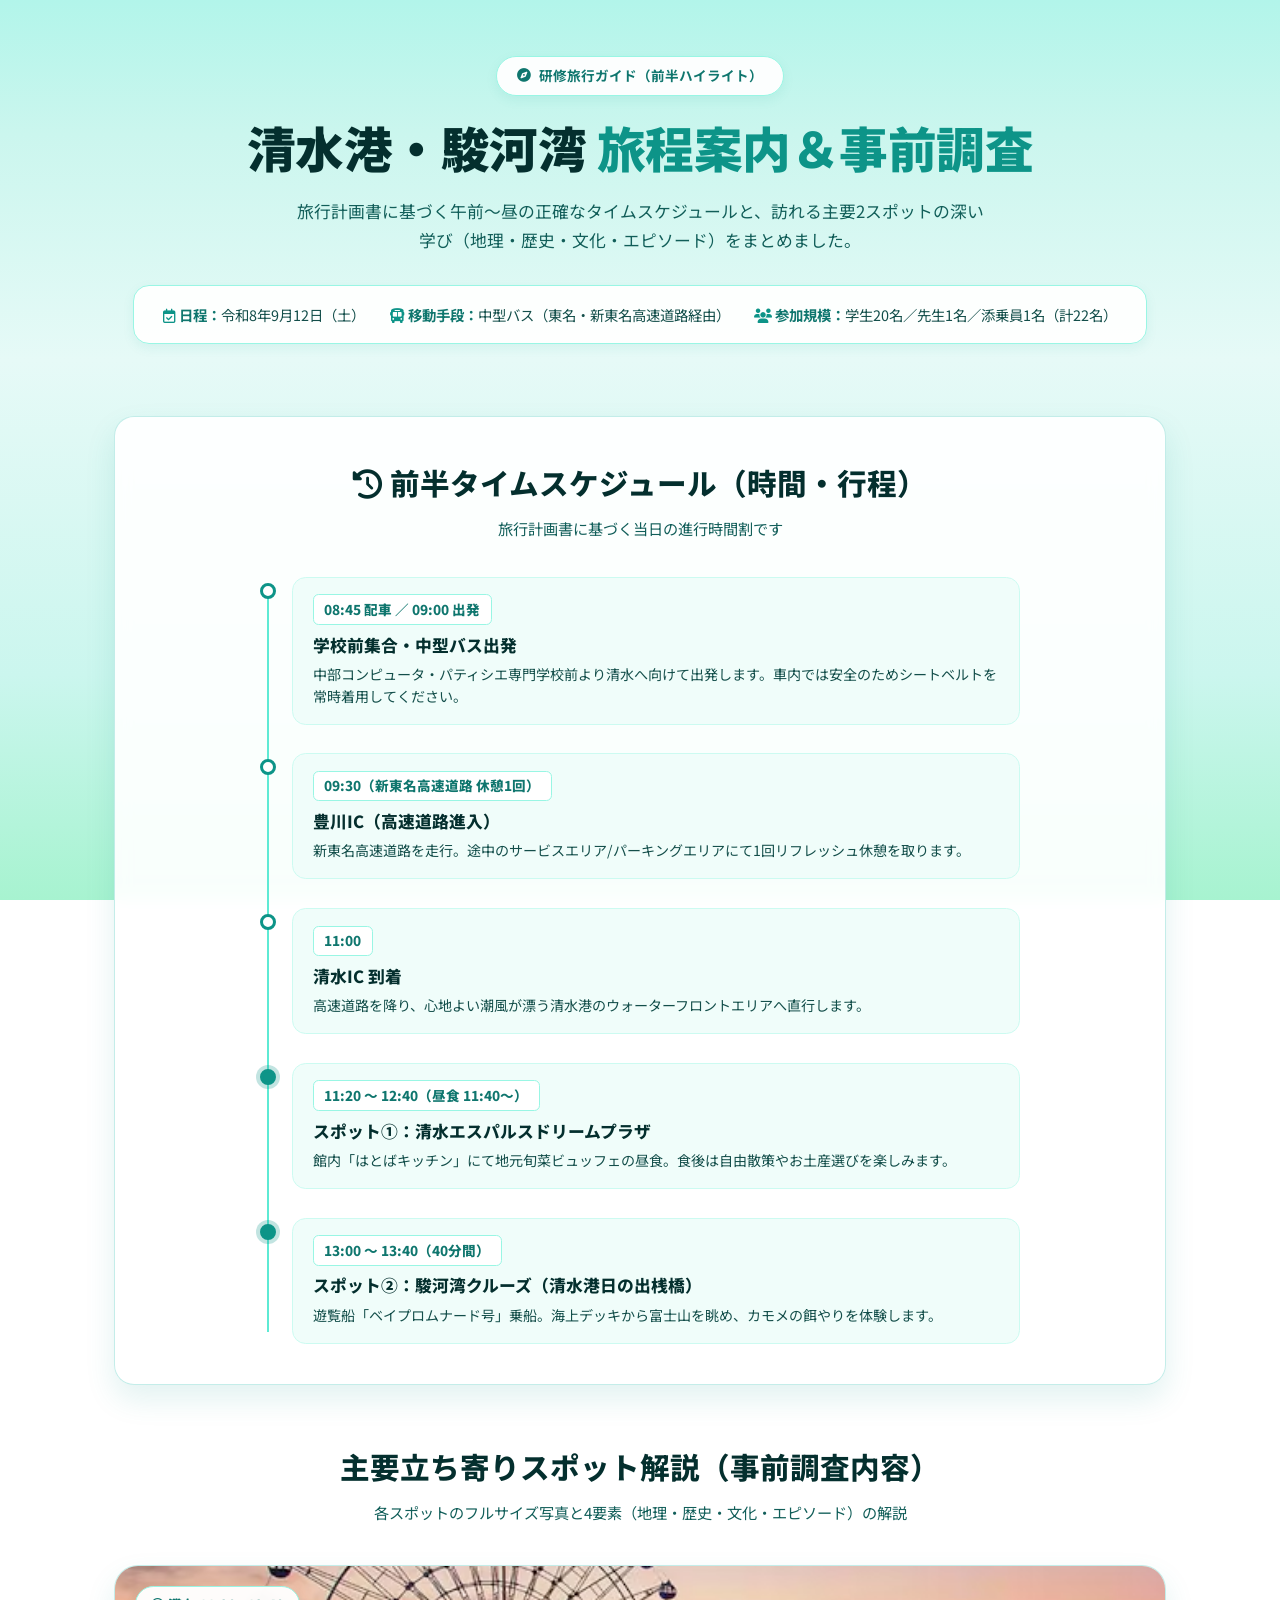
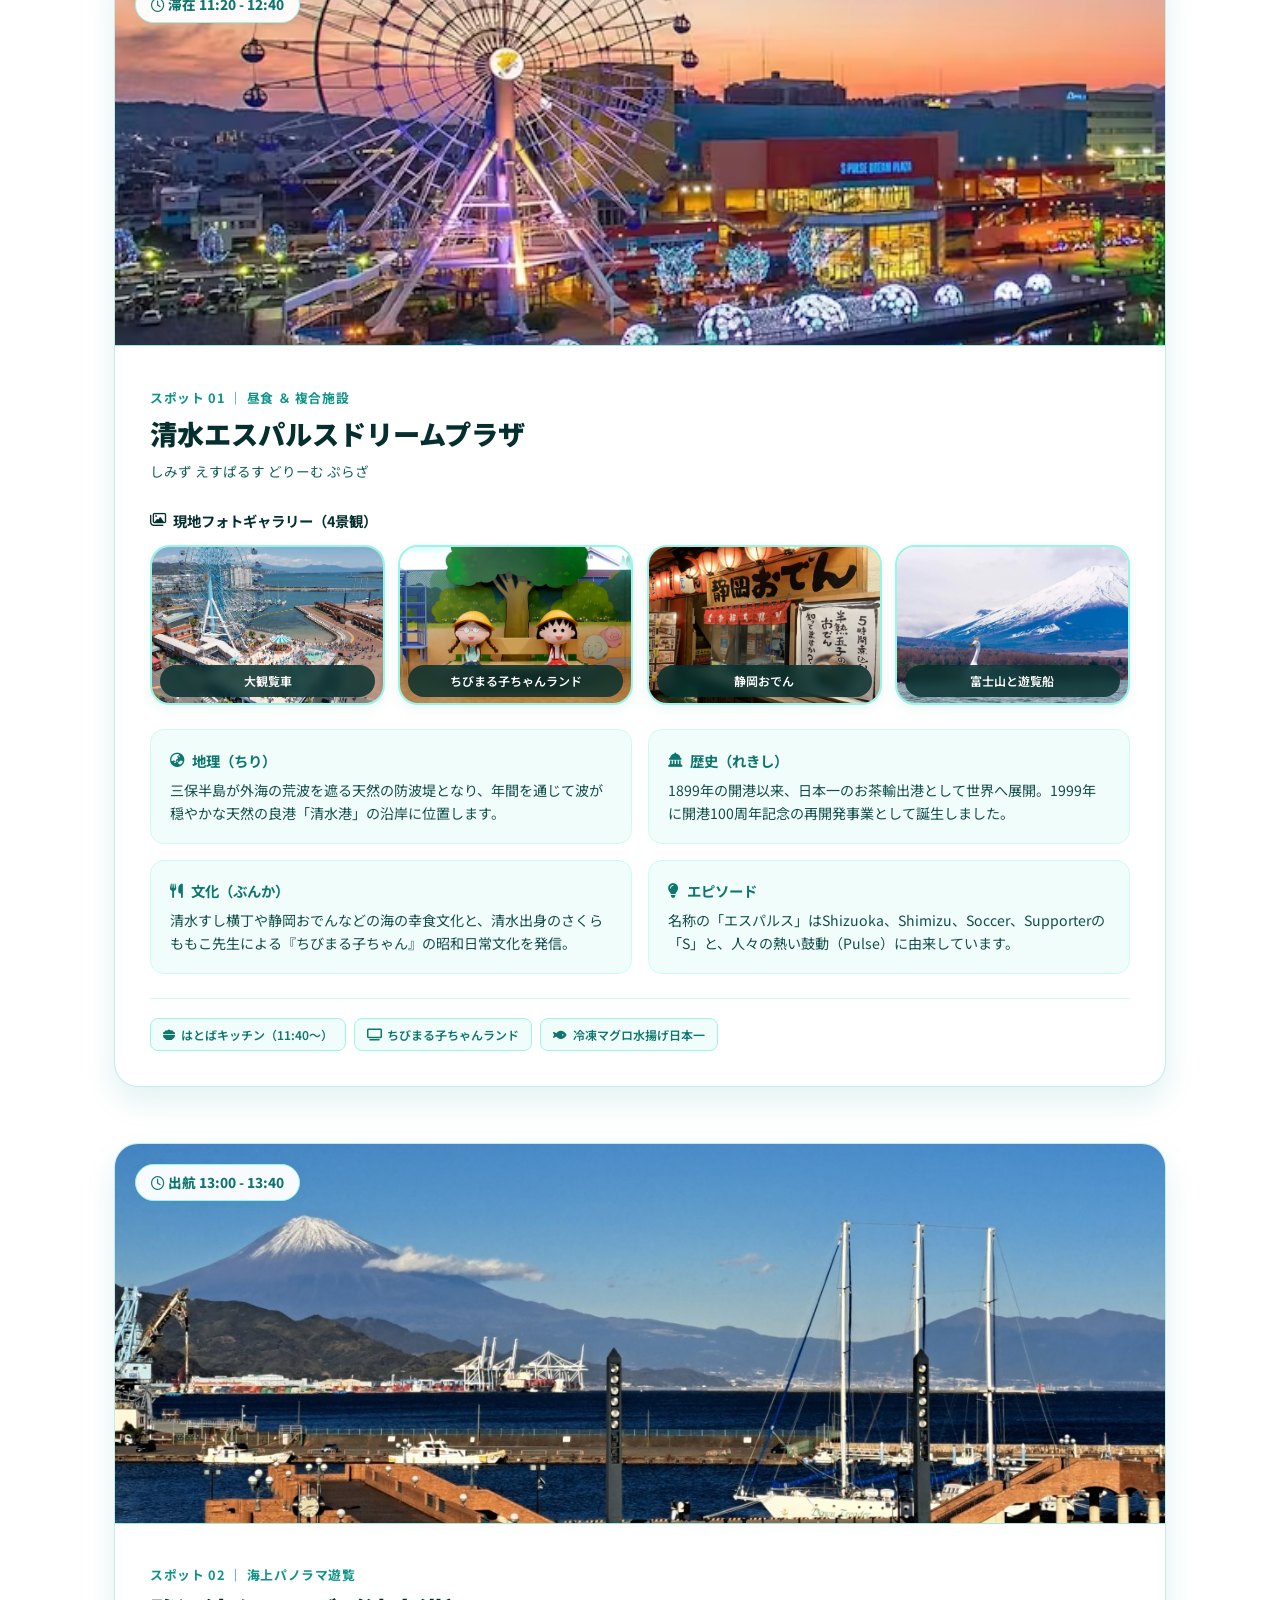
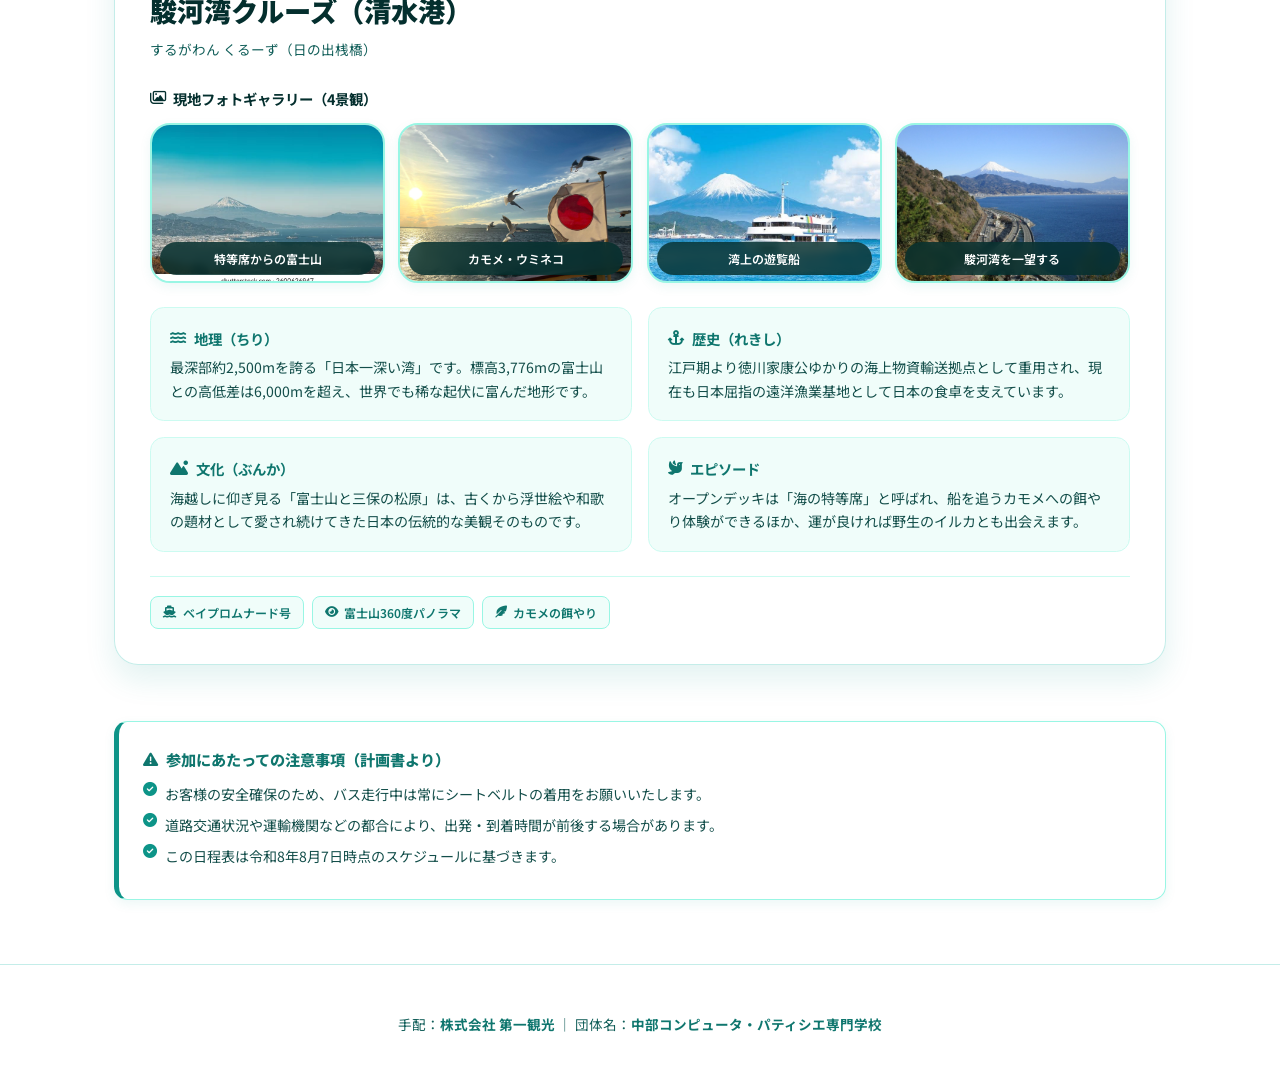
==== shizuoka/index.html @ 03e5378e "一回目のコンミットです。" ====
<!DOCTYPE html>
<html lang="ja">
<head>
  <meta charset="UTF-8" />
  <meta name="viewport" content="width=device-width, initial-scale=1.0" />
  <title>清水港・駿河湾探訪｜旅程案内＆事前調査ガイド</title>
  <link rel="preconnect" href="https://fonts.googleapis.com">
  <link rel="preconnect" href="https://fonts.gstatic.com" crossorigin>
  <link href="https://fonts.googleapis.com/css2?family=Noto+Sans+JP:wght@400;500;700;900&display=swap" rel="stylesheet">
  <link rel="stylesheet" href="https://cdnjs.cloudflare.com/ajax/libs/font-awesome/6.4.0/css/all.min.css">

  <style>
    :root {
      --primary: #0d9488;
      --primary-dark: #0f766e;
      --primary-soft: #ccfbf1;
      --text-main: #134e4a;
      --text-sub: #2dd4bf;
      --text-dark: #0f172a;
      --border: rgba(20, 184, 166, 0.25);
      --border-soft: rgba(20, 184, 166, 0.15);
      --card-bg: rgba(255, 255, 255, 0.92);
      --shadow-sm: 0 4px 12px rgba(13, 148, 136, 0.08);
      --shadow-md: 0 14px 30px rgba(13, 148, 136, 0.12);
    }

    * {
      box-sizing: border-box;
      margin: 0;
      padding: 0;
      font-family: 'Noto Sans JP', sans-serif;
    }

    body {
      background: linear-gradient(180deg, #b2f5ea 0%, #cbf6ee 15%, #e6faf7 40%, #cbf6ee 75%, #a7f3d0 100%);
      background-attachment: fixed;
      color: var(--text-dark);
      line-height: 1.75;
      scroll-behavior: smooth;
      min-height: 100vh;
    }

    .hero {
      min-height: 40vh;
      display: flex;
      flex-direction: column;
      justify-content: center;
      align-items: center;
      text-align: center;
      padding: 3.5rem 1.5rem 2rem;
      background: transparent;
    }

    .badge {
      display: inline-flex;
      align-items: center;
      gap: 0.5rem;
      padding: 0.45rem 1.25rem;
      background: rgba(255, 255, 255, 0.95);
      color: #0f766e;
      border: 1px solid #99f6e4;
      border-radius: 9999px;
      font-size: 0.85rem;
      font-weight: 700;
      margin-bottom: 1.2rem;
      box-shadow: var(--shadow-sm);
    }

    .hero h1 {
      font-size: clamp(2rem, 3.8vw, 3.2rem);
      font-weight: 900;
      line-height: 1.35;
      margin-bottom: 1rem;
      color: #042f2e;
      letter-spacing: -0.01em;
    }

    .hero h1 span {
      color: #0d9488;
    }

    .hero p {
      max-width: 700px;
      color: #115e59;
      font-size: 1.05rem;
      margin-bottom: 1.8rem;
    }

    .trip-overview {
      display: flex;
      flex-wrap: wrap;
      gap: 1rem 1.5rem;
      justify-content: center;
      background: rgba(255, 255, 255, 0.95);
      padding: 1rem 1.8rem;
      border-radius: 1rem;
      border: 1px solid #99f6e4;
      box-shadow: var(--shadow-sm);
      font-size: 0.9rem;
      color: #134e4a;
    }

    .trip-overview strong {
      color: #0f766e;
    }

    .container {
      max-width: 1100px;
      margin: 0 auto;
      padding: 2.5rem 1.5rem 4rem;
    }

    .section-title {
      text-align: center;
      margin-bottom: 2.5rem;
    }

    .section-title h2 {
      font-size: 1.85rem;
      font-weight: 800;
      color: #042f2e;
      margin-bottom: 0.4rem;
    }

    .section-title p {
      color: #115e59;
      font-size: 0.95rem;
    }

    .timeline-wrap {
      background: var(--card-bg);
      border: 1px solid var(--border);
      border-radius: 1.25rem;
      padding: 2.5rem 2rem;
      margin-bottom: 3.5rem;
      box-shadow: var(--shadow-md);
      backdrop-filter: blur(8px);
    }

    .timeline {
      position: relative;
      max-width: 760px;
      margin: 0 auto;
      padding-left: 2rem;
    }

    .timeline::before {
      content: '';
      position: absolute;
      left: 7px;
      top: 12px;
      bottom: 12px;
      width: 2px;
      background: #5eead4;
    }

    .timeline-item {
      position: relative;
      margin-bottom: 1.8rem;
    }

    .timeline-item:last-child {
      margin-bottom: 0;
    }

    .timeline-dot {
      position: absolute;
      left: -2rem;
      top: 6px;
      width: 16px;
      height: 16px;
      border-radius: 50%;
      background: #ffffff;
      border: 3px solid #0d9488;
    }

    .timeline-dot.highlight {
      background: #0d9488;
      box-shadow: 0 0 0 4px rgba(13, 148, 136, 0.25);
    }

    .timeline-card-simple {
      background: #f0fdfa;
      border: 1px solid #ccfbf1;
      border-radius: 0.85rem;
      padding: 1rem 1.25rem;
      transition: transform 0.2s ease, border-color 0.2s ease;
    }

    .timeline-card-simple:hover {
      transform: translateX(4px);
      border-color: #5eead4;
    }

    .timeline-time {
      display: inline-block;
      font-size: 0.85rem;
      font-weight: 800;
      color: #0f766e;
      background: #ffffff;
      padding: 0.15rem 0.65rem;
      border-radius: 0.35rem;
      margin-bottom: 0.35rem;
      border: 1px solid #99f6e4;
    }

    .timeline-card-simple h4 {
      font-size: 1.05rem;
      font-weight: 800;
      color: #042f2e;
      margin-bottom: 0.25rem;
    }

    .timeline-card-simple p {
      font-size: 0.88rem;
      color: #134e4a;
      line-height: 1.55;
    }

    .spot-article {
      background: var(--card-bg);
      border: 1px solid var(--border);
      border-radius: 1.5rem;
      overflow: hidden;
      margin-bottom: 3.5rem;
      box-shadow: var(--shadow-md);
      backdrop-filter: blur(8px);
    }

    .spot-header-img {
      position: relative;
      height: 380px;
      background: #ccfbf1;
      overflow: hidden;
      border-bottom: 1px solid var(--border);
    }

    .spot-header-img img {
      width: 100%;
      height: 100%;
      object-fit: cover;
      display: block;
    }

    .spot-time-badge {
      position: absolute;
      top: 1.25rem;
      left: 1.25rem;
      background: rgba(255, 255, 255, 0.96);
      backdrop-filter: blur(8px);
      color: #0f766e;
      padding: 0.35rem 0.95rem;
      border-radius: 9999px;
      font-size: 0.85rem;
      font-weight: 800;
      box-shadow: var(--shadow-sm);
      border: 1px solid #99f6e4;
      z-index: 2;
    }

    .spot-main-content {
      padding: 2.2rem;
    }

    .spot-category {
      font-size: 0.8rem;
      color: #0d9488;
      font-weight: 700;
      margin-bottom: 0.3rem;
      letter-spacing: 0.05em;
    }

    .spot-title {
      font-size: 1.7rem;
      font-weight: 900;
      margin-bottom: 0.2rem;
      color: #042f2e;
    }

    .spot-furigana {
      font-size: 0.85rem;
      color: #115e59;
      margin-bottom: 1.5rem;
    }

    .gallery-section {
      margin: 1.5rem 0;
    }

    .gallery-title {
      font-size: 0.9rem;
      font-weight: 700;
      color: #042f2e;
      margin-bottom: 0.75rem;
      display: flex;
      align-items: center;
      gap: 0.4rem;
    }

    .gallery-grid-4 {
      display: grid;
      grid-template-columns: repeat(4, 1fr);
      gap: 0.85rem;
    }

    @media (max-width: 860px) {
      .gallery-grid-4 {
        grid-template-columns: repeat(2, 1fr);
      }
    }

    @media (max-width: 480px) {
      .gallery-grid-4 {
        grid-template-columns: 1fr;
      }
    }

    .gallery-item {
      position: relative;
      border-radius: 1.25rem;
      overflow: hidden;
      height: 160px;
      background: #f0fdfa;
      border: 2px solid #99f6e4;
      box-shadow: var(--shadow-sm);
      transition: all 0.3s ease;
    }

    .gallery-item:hover {
      transform: translateY(-4px);
      border-color: #0d9488;
      box-shadow: 0 10px 20px rgba(13, 148, 136, 0.2);
    }

    .gallery-item img {
      width: 100%;
      height: 100%;
      object-fit: cover;
      display: block;
      transition: transform 0.3s ease;
    }

    .gallery-item:hover img {
      transform: scale(1.06);
    }

    .gallery-caption {
      position: absolute;
      bottom: 0.4rem;
      left: 0.5rem;
      right: 0.5rem;
      padding: 0.35rem 0.6rem;
      background: rgba(4, 47, 46, 0.82);
      backdrop-filter: blur(4px);
      color: #ffffff;
      font-size: 0.75rem;
      font-weight: 600;
      text-align: center;
      border-radius: 9999px;
      white-space: nowrap;
      overflow: hidden;
      text-overflow: ellipsis;
      z-index: 2;
    }

    .analysis-grid {
      display: grid;
      grid-template-columns: 1fr;
      gap: 1rem;
      margin-top: 1.5rem;
    }

    @media (min-width: 640px) {
      .analysis-grid {
        grid-template-columns: 1fr 1fr;
      }
    }

    .point-box {
      background: #f0fdfa;
      border: 1px solid #ccfbf1;
      padding: 1.1rem 1.2rem;
      border-radius: 0.85rem;
    }

    .point-header {
      display: flex;
      align-items: center;
      gap: 0.5rem;
      font-size: 0.9rem;
      font-weight: 700;
      color: #0f766e;
      margin-bottom: 0.35rem;
    }

    .point-text {
      font-size: 0.88rem;
      color: #134e4a;
      line-height: 1.65;
    }

    .spot-tags {
      display: flex;
      flex-wrap: wrap;
      gap: 0.5rem;
      margin-top: 1.5rem;
      padding-top: 1.2rem;
      border-top: 1px solid #ccfbf1;
    }

    .tag {
      font-size: 0.75rem;
      background: #f0fdfa;
      color: #0f766e;
      border: 1px solid #99f6e4;
      padding: 0.3rem 0.75rem;
      border-radius: 0.5rem;
      display: inline-flex;
      align-items: center;
      gap: 0.35rem;
      font-weight: 600;
    }

    .notice-box {
      background: var(--card-bg);
      border: 1px solid #99f6e4;
      border-left: 5px solid #0d9488;
      border-radius: 0.85rem;
      padding: 1.5rem;
      margin-top: 2rem;
      box-shadow: var(--shadow-sm);
    }

    .notice-title {
      font-size: 0.95rem;
      font-weight: 800;
      color: #0f766e;
      margin-bottom: 0.6rem;
      display: flex;
      align-items: center;
      gap: 0.5rem;
    }

    .notice-list {
      list-style: none;
      padding: 0;
      font-size: 0.88rem;
      color: #134e4a;
    }

    .notice-list li {
      margin-bottom: 0.4rem;
      display: flex;
      align-items: flex-start;
      gap: 0.5rem;
    }

    footer {
      text-align: center;
      padding: 3rem 1.5rem;
      border-top: 1px solid var(--border);
      background: rgba(255, 255, 255, 0.6);
      color: #115e59;
      font-size: 0.85rem;
      backdrop-filter: blur(4px);
    }

    footer span {
      color: #0f766e;
      font-weight: 700;
    }
  </style>
</head>
<body>

  <header class="hero">
    <span class="badge"><i class="fa-solid fa-compass"></i> 研修旅行ガイド（前半ハイライト）</span>
    <h1>清水港・駿河湾 <span>旅程案内＆事前調査</span></h1>
    <p>旅行計画書に基づく午前〜昼の正確なタイムスケジュールと、訪れる主要2スポットの深い学び（地理・歴史・文化・エピソード）をまとめました。</p>

    <div class="trip-overview">
      <div><i class="fa-regular fa-calendar-check" style="color:#0d9488"></i> <strong>日程：</strong>令和8年9月12日（土）</div>
      <div><i class="fa-solid fa-bus" style="color:#0d9488"></i> <strong>移動手段：</strong>中型バス（東名・新東名高速道路経由）</div>
      <div><i class="fa-solid fa-users" style="color:#0d9488"></i> <strong>参加規模：</strong>学生20名／先生1名／添乗員1名（計22名）</div>
    </div>
  </header>

  <main class="container">

    <section class="timeline-wrap">
      <div class="section-title" style="margin-bottom: 2.2rem;">
        <h2><i class="fa-solid fa-clock-rotate-left"></i> 前半タイムスケジュール（時間・行程）</h2>
        <p>旅行計画書に基づく当日の進行時間割です</p>
      </div>

      <div class="timeline">
        <div class="timeline-item">
          <div class="timeline-dot"></div>
          <div class="timeline-card-simple">
            <span class="timeline-time">08:45 配車 ／ 09:00 出発</span>
            <h4>学校前集合・中型バス出発</h4>
            <p>中部コンピュータ・パティシエ専門学校前より清水へ向けて出発します。車内では安全のためシートベルトを常時着用してください。</p>
          </div>
        </div>

        <div class="timeline-item">
          <div class="timeline-dot"></div>
          <div class="timeline-card-simple">
            <span class="timeline-time">09:30（新東名高速道路 休憩1回）</span>
            <h4>豊川IC（高速道路進入）</h4>
            <p>新東名高速道路を走行。途中のサービスエリア/パーキングエリアにて1回リフレッシュ休憩を取ります。</p>
          </div>
        </div>

        <div class="timeline-item">
          <div class="timeline-dot"></div>
          <div class="timeline-card-simple">
            <span class="timeline-time">11:00</span>
            <h4>清水IC 到着</h4>
            <p>高速道路を降り、心地よい潮風が漂う清水港のウォーターフロントエリアへ直行します。</p>
          </div>
        </div>

        <div class="timeline-item">
          <div class="timeline-dot highlight"></div>
          <div class="timeline-card-simple">
            <span class="timeline-time">11:20 〜 12:40（昼食 11:40〜）</span>
            <h4>スポット①：清水エスパルスドリームプラザ</h4>
            <p>館内「はとばキッチン」にて地元旬菜ビュッフェの昼食。食後は自由散策やお土産選びを楽しみます。</p>
          </div>
        </div>

        <div class="timeline-item">
          <div class="timeline-dot highlight"></div>
          <div class="timeline-card-simple">
            <span class="timeline-time">13:00 〜 13:40（40分間）</span>
            <h4>スポット②：駿河湾クルーズ（清水港日の出桟橋）</h4>
            <p>遊覧船「ベイプロムナード号」乗船。海上デッキから富士山を眺め、カモメの餌やりを体験します。</p>
          </div>
        </div>
      </div>
    </section>

    <div class="section-title">
      <h2>主要立ち寄りスポット解説（事前調査内容）</h2>
      <p>各スポットのフルサイズ写真と4要素（地理・歴史・文化・エピソード）の解説</p>
    </div>

    <article class="spot-article">
      <div class="spot-header-img">
        <img src="images/dream-plaza.jpg" alt="エスパルスドリームプラザ全景">
        <span class="spot-time-badge"><i class="fa-regular fa-clock"></i> 滞在 11:20 - 12:40</span>
      </div>

      <div class="spot-main-content">
        <span class="spot-category">スポット 01 ｜ 昼食 ＆ 複合施設</span>
        <h3 class="spot-title">清水エスパルスドリームプラザ</h3>
        <p class="spot-furigana">しみず えすぱるす どりーむ ぷらざ</p>

        <div class="gallery-section">
          <div class="gallery-title"><i class="fa-regular fa-images"></i> 現地フォトギャラリー（4景観）</div>
          <div class="gallery-grid-4">
            <div class="gallery-item">
              <img src="images/ferris-wheel.jpg" alt="大観覧車ドリームスカイ">
              <span class="gallery-caption">大観覧車</span>
            </div>
            <div class="gallery-item">
              <img src="images/maruko.jpg" alt="ちびまる子ちゃんランド">
              <span class="gallery-caption">ちびまる子ちゃんランド</span>
            </div>
            <div class="gallery-item">
              <img src="images/oden.jpg" alt="静岡名物・黒はんぺんとおでん">
              <span class="gallery-caption">静岡おでん</span>
            </div>
            <div class="gallery-item">
              <img src="images/fuji-view.jpg" alt="遊覧船と富士山">
              <span class="gallery-caption">富士山と遊覧船</span>
            </div>
          </div>
        </div>

        <div class="analysis-grid">
          <div class="point-box">
            <div class="point-header"><i class="fa-solid fa-earth-asia"></i> 地理（ちり）</div>
            <p class="point-text">三保半島が外海の荒波を遮る天然の防波堤となり、年間を通じて波が穏やかな天然の良港「清水港」の沿岸に位置します。</p>
          </div>

          <div class="point-box">
            <div class="point-header"><i class="fa-solid fa-landmark-dome"></i> 歴史（れきし）</div>
            <p class="point-text">1899年の開港以来、日本一のお茶輸出港として世界へ展開。1999年に開港100周年記念の再開発事業として誕生しました。</p>
          </div>

          <div class="point-box">
            <div class="point-header"><i class="fa-solid fa-utensils"></i> 文化（ぶんか）</div>
            <p class="point-text">清水すし横丁や静岡おでんなどの海の幸食文化と、清水出身のさくらももこ先生による『ちびまる子ちゃん』の昭和日常文化を発信。</p>
          </div>

          <div class="point-box">
            <div class="point-header"><i class="fa-solid fa-lightbulb"></i> エピソード</div>
            <p class="point-text">名称の「エスパルス」はShizuoka、Shimizu、Soccer、Supporterの「S」と、人々の熱い鼓動（Pulse）に由来しています。</p>
          </div>
        </div>

        <div class="spot-tags">
          <span class="tag"><i class="fa-solid fa-bowl-food"></i> はとばキッチン（11:40〜）</span>
          <span class="tag"><i class="fa-solid fa-tv"></i> ちびまる子ちゃんランド</span>
          <span class="tag"><i class="fa-solid fa-fish"></i> 冷凍マグロ水揚げ日本一</span>
        </div>
      </div>
    </article>

    <article class="spot-article">
      <div class="spot-header-img">
        <img src="images/cruise.jpg" alt="遊覧船ベイプロムナード号">
        <span class="spot-time-badge"><i class="fa-regular fa-clock"></i> 出航 13:00 - 13:40</span>
      </div>

      <div class="spot-main-content">
        <span class="spot-category">スポット 02 ｜ 海上パノラマ遊覧</span>
        <h3 class="spot-title">駿河湾クルーズ（清水港）</h3>
        <p class="spot-furigana">するがわん くるーず（日の出桟橋）</p>

        <div class="gallery-section">
          <div class="gallery-title"><i class="fa-regular fa-images"></i> 現地フォトギャラリー（4景観）</div>
          <div class="gallery-grid-4">
            <div class="gallery-item">
              <img src="images/cruise-view.jpg" alt="クルーズ船上からの富士山展望">
              <span class="gallery-caption">特等席からの富士山</span>
            </div>
            <div class="gallery-item">
              <img src="images/seagull.jpg" alt="船を追うカモメ">
              <span class="gallery-caption">カモメ・ウミネコ</span>
            </div>
            <div class="gallery-item">
              <img src="images/crane.jpg" alt="駿河湾を進む遊覧船">
              <span class="gallery-caption">湾上の遊覧船</span>
            </div>
            <div class="gallery-item">
              <img src="images/wake-waves.jpg" alt="駿河湾を一望する景観">
              <span class="gallery-caption">駿河湾を一望する</span>
            </div>
          </div>
        </div>

        <div class="analysis-grid">
          <div class="point-box">
            <div class="point-header"><i class="fa-solid fa-water"></i> 地理（ちり）</div>
            <p class="point-text">最深部約2,500mを誇る「日本一深い湾」です。標高3,776mの富士山との高低差は6,000mを超え、世界でも稀な起伏に富んだ地形です。</p>
          </div>

          <div class="point-box">
            <div class="point-header"><i class="fa-solid fa-anchor"></i> 歴史（れきし）</div>
            <p class="point-text">江戸期より徳川家康公ゆかりの海上物資輸送拠点として重用され、現在も日本屈指の遠洋漁業基地として日本の食卓を支えています。</p>
          </div>

          <div class="point-box">
            <div class="point-header"><i class="fa-solid fa-mountain-sun"></i> 文化（ぶんか）</div>
            <p class="point-text">海越しに仰ぎ見る「富士山と三保の松原」は、古くから浮世絵や和歌の題材として愛され続けてきた日本の伝統的な美観そのものです。</p>
          </div>

          <div class="point-box">
            <div class="point-header"><i class="fa-solid fa-dove"></i> エピソード</div>
            <p class="point-text">オープンデッキは「海の特等席」と呼ばれ、船を追うカモメへの餌やり体験ができるほか、運が良ければ野生のイルカとも出会えます。</p>
          </div>
        </div>

        <div class="spot-tags">
          <span class="tag"><i class="fa-solid fa-ship"></i> ベイプロムナード号</span>
          <span class="tag"><i class="fa-solid fa-eye"></i> 富士山360度パノラマ</span>
          <span class="tag"><i class="fa-solid fa-feather-pointed"></i> カモメの餌やり</span>
        </div>
      </div>
    </article>

    <div class="notice-box">
      <div class="notice-title">
        <i class="fa-solid fa-triangle-exclamation"></i> 参加にあたっての注意事項（計画書より）
      </div>
      <ul class="notice-list">
        <li><i class="fa-solid fa-circle-check" style="color:#0d9488"></i> お客様の安全確保のため、バス走行中は常にシートベルトの着用をお願いいたします。</li>
        <li><i class="fa-solid fa-circle-check" style="color:#0d9488"></i> 道路交通状況や運輸機関などの都合により、出発・到着時間が前後する場合があります。</li>
        <li><i class="fa-solid fa-circle-check" style="color:#0d9488"></i> この日程表は令和8年8月7日時点のスケジュールに基づきます。</li>
      </ul>
    </div>

  </main>

  <footer>
    <p>手配：<span>株式会社 第一観光</span> ｜ 団体名：<span>中部コンピュータ・パティシエ専門学校</span></p>
  </footer>

</body>
</html>
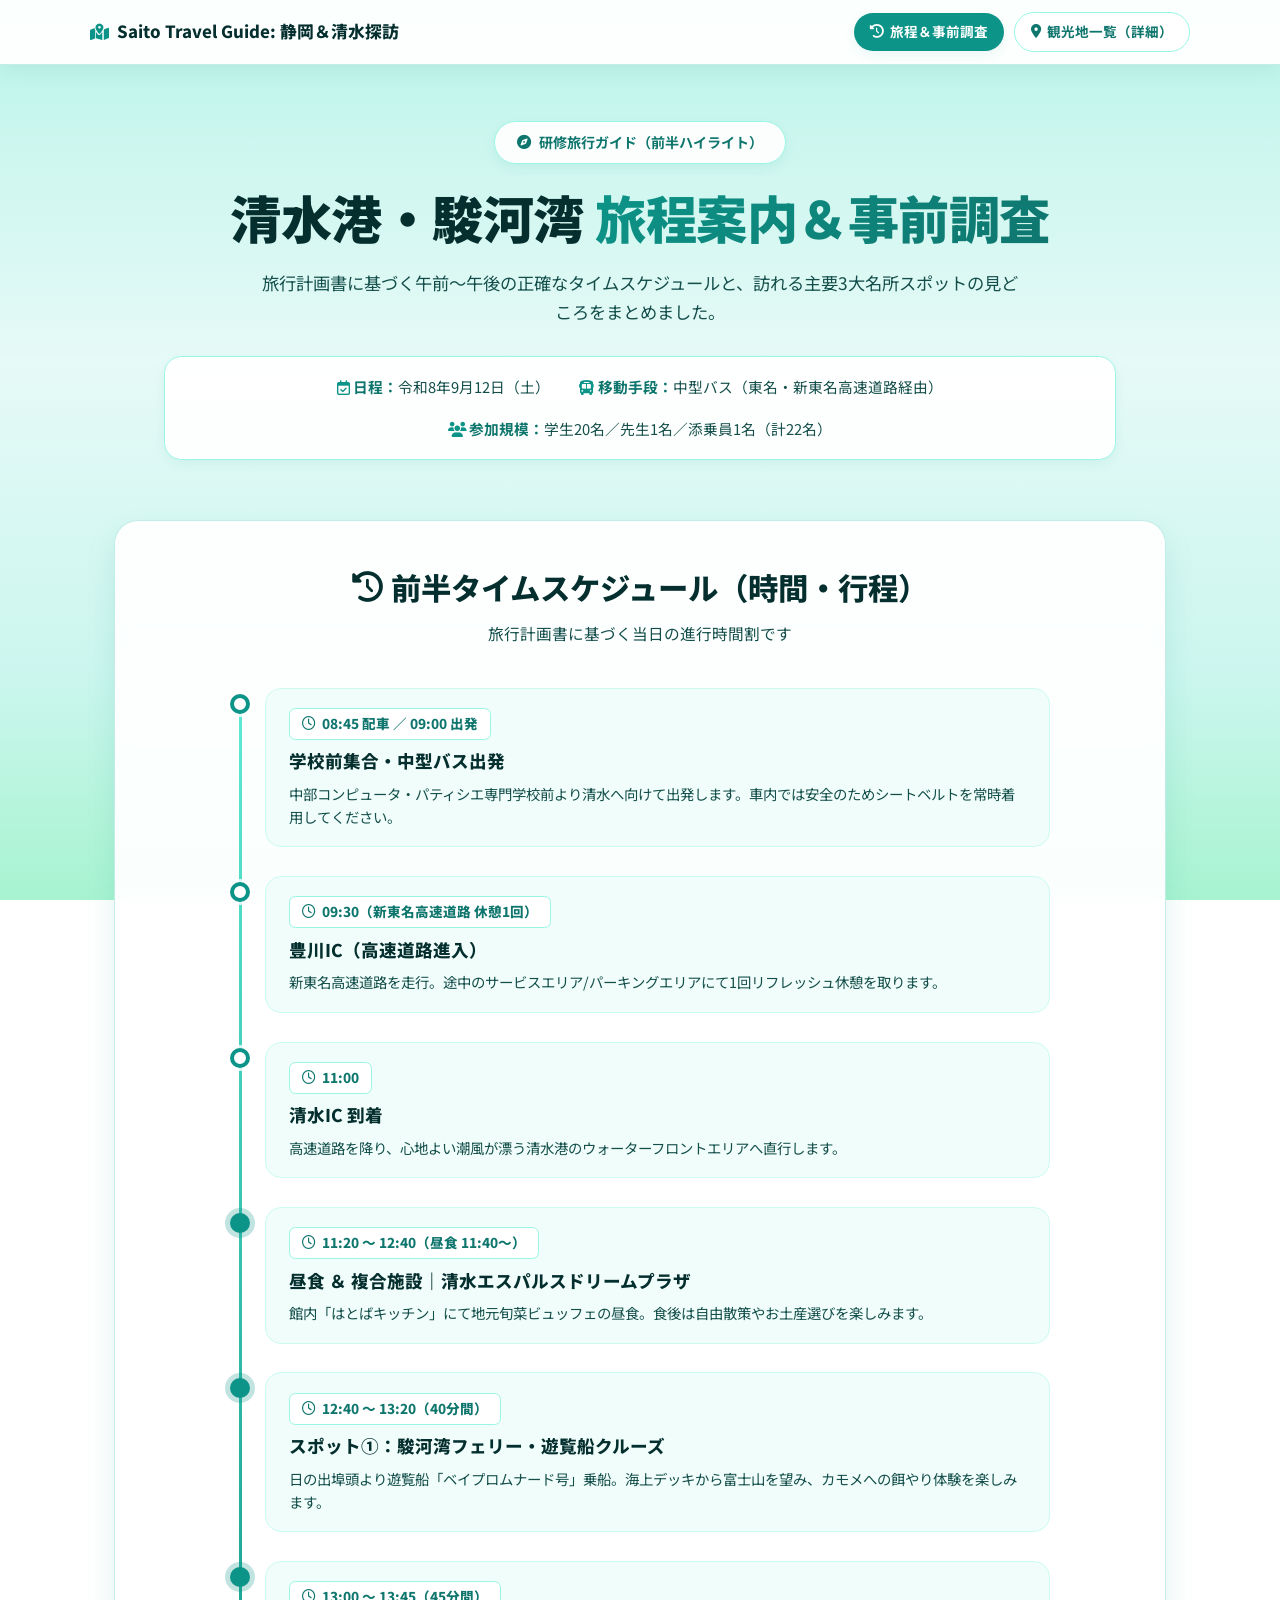
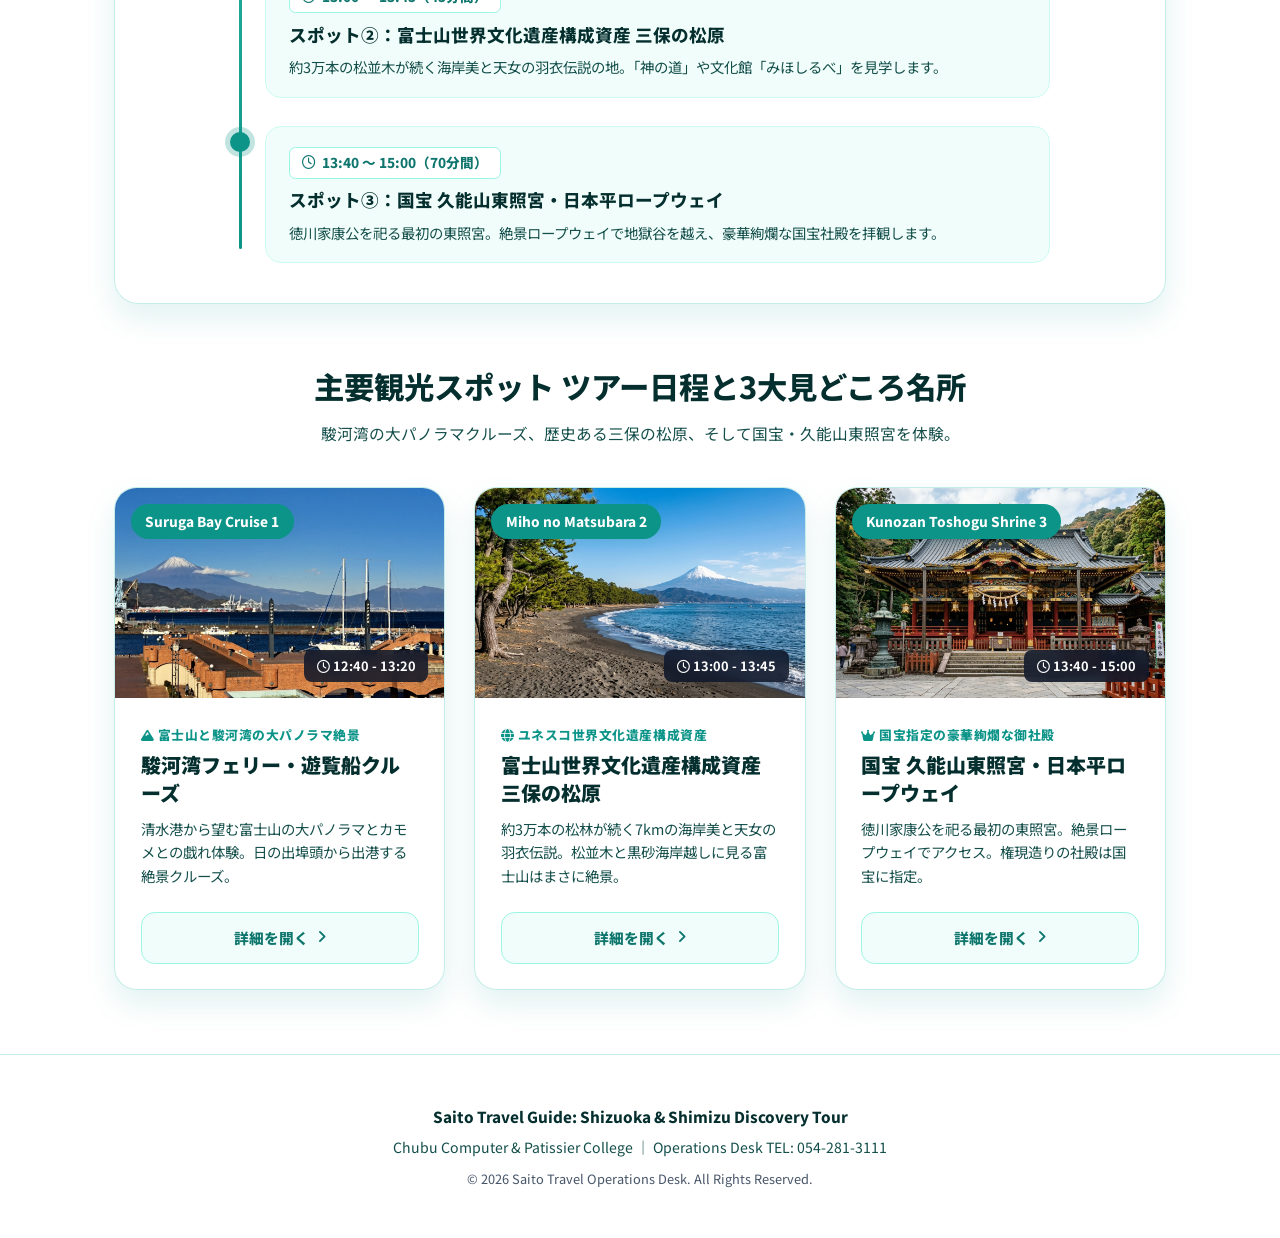
==== commit 6024b45a: "3rd modification by Aaron" ====
--- a/shizuoka/index.html
+++ b/shizuoka/index.html
@@ -4,22 +4,26 @@
   <meta charset="UTF-8" />
   <meta name="viewport" content="width=device-width, initial-scale=1.0" />
   <title>清水港・駿河湾探訪｜旅程案内＆事前調査ガイド</title>
+  <meta name="description" content="駿河湾クルーズ、三保の松原、国宝・久能山東照宮をめぐる研修旅行ガイド。" />
+  
   <link rel="preconnect" href="https://fonts.googleapis.com">
   <link rel="preconnect" href="https://fonts.gstatic.com" crossorigin>
-  <link href="https://fonts.googleapis.com/css2?family=Noto+Sans+JP:wght@400;500;700;900&display=swap" rel="stylesheet">
+  <link href="https://fonts.googleapis.com/css2?family=Noto+Sans+JP:wght@400;500;700;800;900&display=swap" rel="stylesheet">
   <link rel="stylesheet" href="https://cdnjs.cloudflare.com/ajax/libs/font-awesome/6.4.0/css/all.min.css">
 
   <style>
     :root {
       --primary: #0d9488;
       --primary-dark: #0f766e;
+      --primary-deep: #042f2e;
       --primary-soft: #ccfbf1;
-      --text-main: #134e4a;
-      --text-sub: #2dd4bf;
-      --text-dark: #0f172a;
+      --accent: #f59e0b;
+      --bg-gradient: linear-gradient(180deg, #b2f5ea 0%, #cbf6ee 15%, #e6faf7 40%, #cbf6ee 75%, #a7f3d0 100%);
+      --text-main: #0f172a;
+      --text-sub: #134e4a;
+      --text-muted: #475569;
       --border: rgba(20, 184, 166, 0.25);
-      --border-soft: rgba(20, 184, 166, 0.15);
-      --card-bg: rgba(255, 255, 255, 0.92);
+      --card-bg: rgba(255, 255, 255, 0.94);
       --shadow-sm: 0 4px 12px rgba(13, 148, 136, 0.08);
       --shadow-md: 0 14px 30px rgba(13, 148, 136, 0.12);
     }
@@ -32,105 +36,183 @@
     }
 
     body {
-      background: linear-gradient(180deg, #b2f5ea 0%, #cbf6ee 15%, #e6faf7 40%, #cbf6ee 75%, #a7f3d0 100%);
+      background: var(--bg-gradient);
       background-attachment: fixed;
-      color: var(--text-dark);
+      color: var(--text-main);
       line-height: 1.75;
       scroll-behavior: smooth;
       min-height: 100vh;
     }
 
-    .hero {
-      min-height: 40vh;
+    /* Sticky Nav Bar */
+    .sticky-nav {
+      position: sticky;
+      top: 0;
+      z-index: 1000;
+      background: rgba(255, 255, 255, 0.95);
+      backdrop-filter: blur(12px);
+      border-bottom: 1px solid var(--border);
+      padding: 0.75rem 1.5rem;
+      box-shadow: 0 4px 20px rgba(0, 0, 0, 0.06);
+    }
+
+    .sticky-nav-inner {
+      max-width: 1100px;
+      margin: 0 auto;
       display: flex;
-      flex-direction: column;
-      justify-content: center;
-      align-items: center;
-      text-align: center;
-      padding: 3.5rem 1.5rem 2rem;
-      background: transparent;
-    }
-
-    .badge {
-      display: inline-flex;
+      justify-content: space-between;
+      align-items: center;
+      flex-wrap: wrap;
+      gap: 0.75rem;
+    }
+
+    .nav-brand {
+      font-weight: 800;
+      font-size: 1.05rem;
+      color: var(--primary-deep);
+      display: flex;
       align-items: center;
       gap: 0.5rem;
-      padding: 0.45rem 1.25rem;
-      background: rgba(255, 255, 255, 0.95);
-      color: #0f766e;
-      border: 1px solid #99f6e4;
+      text-decoration: none;
+    }
+
+    .nav-brand i {
+      color: var(--primary);
+    }
+
+    .nav-links {
+      display: flex;
+      align-items: center;
+      gap: 0.6rem;
+      flex-wrap: wrap;
+    }
+
+    .nav-page-btn {
+      padding: 0.45rem 1rem;
       border-radius: 9999px;
       font-size: 0.85rem;
       font-weight: 700;
+      text-decoration: none;
+      transition: all 0.2s ease;
+      display: inline-flex;
+      align-items: center;
+      gap: 0.4rem;
+    }
+
+    .nav-page-btn.active {
+      background: var(--primary);
+      color: #ffffff;
+      box-shadow: var(--shadow-sm);
+    }
+
+    .nav-page-btn.passive {
+      background: #ffffff;
+      color: var(--primary-dark);
+      border: 1px solid #99f6e4;
+    }
+
+    .nav-page-btn.passive:hover {
+      background: #f0fdfa;
+      border-color: var(--primary);
+    }
+
+    /* Hero Section */
+    .hero {
+      padding: 3.5rem 1.5rem 2.2rem;
+      text-align: center;
+      max-width: 1000px;
+      margin: 0 auto;
+    }
+
+    .badge-tag {
+      display: inline-flex;
+      align-items: center;
+      gap: 0.5rem;
+      padding: 0.5rem 1.35rem;
+      background: rgba(255, 255, 255, 0.95);
+      color: var(--primary-dark);
+      border: 1px solid #99f6e4;
+      border-radius: 9999px;
+      font-size: 0.88rem;
+      font-weight: 700;
       margin-bottom: 1.2rem;
       box-shadow: var(--shadow-sm);
     }
 
     .hero h1 {
-      font-size: clamp(2rem, 3.8vw, 3.2rem);
+      font-size: clamp(2.1rem, 4vw, 3.4rem);
       font-weight: 900;
       line-height: 1.35;
       margin-bottom: 1rem;
-      color: #042f2e;
+      color: var(--primary-deep);
       letter-spacing: -0.01em;
     }
 
     .hero h1 span {
-      color: #0d9488;
+      color: var(--primary);
+      background: linear-gradient(135deg, #0d9488 0%, #0f766e 100%);
+      -webkit-background-clip: text;
+      -webkit-text-fill-color: transparent;
     }
 
     .hero p {
-      max-width: 700px;
-      color: #115e59;
-      font-size: 1.05rem;
-      margin-bottom: 1.8rem;
+      max-width: 760px;
+      margin: 0 auto 1.8rem;
+      color: var(--text-sub);
+      font-size: 1.08rem;
+      line-height: 1.7;
     }
 
     .trip-overview {
       display: flex;
       flex-wrap: wrap;
-      gap: 1rem 1.5rem;
+      gap: 1rem 1.8rem;
       justify-content: center;
       background: rgba(255, 255, 255, 0.95);
-      padding: 1rem 1.8rem;
-      border-radius: 1rem;
+      padding: 1.1rem 2rem;
+      border-radius: 1.1rem;
       border: 1px solid #99f6e4;
       box-shadow: var(--shadow-sm);
-      font-size: 0.9rem;
-      color: #134e4a;
+      font-size: 0.92rem;
+      color: var(--text-sub);
     }
 
     .trip-overview strong {
-      color: #0f766e;
-    }
-
+      color: var(--primary-dark);
+    }
+
+    /* Main Container */
     .container {
       max-width: 1100px;
       margin: 0 auto;
-      padding: 2.5rem 1.5rem 4rem;
-    }
-
-    .section-title {
+      padding: 1.5rem 1.5rem 4rem;
+    }
+
+    .section-header {
       text-align: center;
       margin-bottom: 2.5rem;
     }
 
-    .section-title h2 {
-      font-size: 1.85rem;
-      font-weight: 800;
-      color: #042f2e;
+    .section-header h2 {
+      font-size: 1.9rem;
+      font-weight: 800;
+      color: var(--primary-deep);
       margin-bottom: 0.4rem;
-    }
-
-    .section-title p {
-      color: #115e59;
-      font-size: 0.95rem;
-    }
-
+      display: inline-flex;
+      align-items: center;
+      gap: 0.6rem;
+    }
+
+    .section-header p {
+      color: var(--text-sub);
+      font-size: 0.98rem;
+    }
+
+    /* Timeline Section */
     .timeline-wrap {
       background: var(--card-bg);
       border: 1px solid var(--border);
-      border-radius: 1.25rem;
+      border-radius: 1.5rem;
       padding: 2.5rem 2rem;
       margin-bottom: 3.5rem;
       box-shadow: var(--shadow-md);
@@ -139,19 +221,20 @@
 
     .timeline {
       position: relative;
-      max-width: 760px;
+      max-width: 820px;
       margin: 0 auto;
-      padding-left: 2rem;
+      padding-left: 2.2rem;
     }
 
     .timeline::before {
       content: '';
       position: absolute;
-      left: 7px;
-      top: 12px;
-      bottom: 12px;
-      width: 2px;
-      background: #5eead4;
+      left: 9px;
+      top: 14px;
+      bottom: 14px;
+      width: 3px;
+      background: linear-gradient(180deg, #5eead4 0%, #0d9488 100%);
+      border-radius: 3px;
     }
 
     .timeline-item {
@@ -165,318 +248,234 @@
 
     .timeline-dot {
       position: absolute;
-      left: -2rem;
+      left: -2.2rem;
       top: 6px;
-      width: 16px;
-      height: 16px;
+      width: 20px;
+      height: 20px;
       border-radius: 50%;
       background: #ffffff;
-      border: 3px solid #0d9488;
+      border: 4px solid var(--primary);
+      box-shadow: 0 0 0 3px rgba(255, 255, 255, 0.8);
     }
 
     .timeline-dot.highlight {
-      background: #0d9488;
-      box-shadow: 0 0 0 4px rgba(13, 148, 136, 0.25);
+      background: var(--primary);
+      box-shadow: 0 0 0 5px rgba(13, 148, 136, 0.25);
     }
 
     .timeline-card-simple {
       background: #f0fdfa;
       border: 1px solid #ccfbf1;
-      border-radius: 0.85rem;
-      padding: 1rem 1.25rem;
-      transition: transform 0.2s ease, border-color 0.2s ease;
+      border-radius: 1rem;
+      padding: 1.15rem 1.4rem;
+      transition: all 0.2s ease;
     }
 
     .timeline-card-simple:hover {
-      transform: translateX(4px);
+      transform: translateX(5px);
       border-color: #5eead4;
+      box-shadow: var(--shadow-sm);
     }
 
     .timeline-time {
-      display: inline-block;
+      display: inline-flex;
+      align-items: center;
+      gap: 0.4rem;
       font-size: 0.85rem;
       font-weight: 800;
-      color: #0f766e;
+      color: var(--primary-dark);
       background: #ffffff;
-      padding: 0.15rem 0.65rem;
-      border-radius: 0.35rem;
-      margin-bottom: 0.35rem;
+      padding: 0.2rem 0.75rem;
+      border-radius: 0.4rem;
+      margin-bottom: 0.4rem;
       border: 1px solid #99f6e4;
     }
 
     .timeline-card-simple h4 {
-      font-size: 1.05rem;
-      font-weight: 800;
-      color: #042f2e;
-      margin-bottom: 0.25rem;
+      font-size: 1.1rem;
+      font-weight: 800;
+      color: var(--primary-deep);
+      margin-bottom: 0.3rem;
     }
 
     .timeline-card-simple p {
-      font-size: 0.88rem;
-      color: #134e4a;
-      line-height: 1.55;
-    }
-
-    .spot-article {
+      font-size: 0.9rem;
+      color: var(--text-sub);
+      line-height: 1.6;
+    }
+
+    /* 3 Main Sights Summary Cards Grid */
+    .sights-summary-grid {
+      display: grid;
+      grid-template-columns: repeat(auto-fit, minmax(310px, 1fr));
+      gap: 1.8rem;
+      margin-top: 1.5rem;
+    }
+
+    .sight-card {
       background: var(--card-bg);
       border: 1px solid var(--border);
-      border-radius: 1.5rem;
+      border-radius: 1.4rem;
       overflow: hidden;
-      margin-bottom: 3.5rem;
       box-shadow: var(--shadow-md);
-      backdrop-filter: blur(8px);
-    }
-
-    .spot-header-img {
+      display: flex;
+      flex-direction: column;
+      transition: transform 0.3s ease, box-shadow 0.3s ease;
+    }
+
+    .sight-card:hover {
+      transform: translateY(-6px);
+      box-shadow: 0 20px 40px rgba(13, 148, 136, 0.2);
+    }
+
+    .sight-card-img {
       position: relative;
-      height: 380px;
-      background: #ccfbf1;
+      height: 210px;
       overflow: hidden;
-      border-bottom: 1px solid var(--border);
-    }
-
-    .spot-header-img img {
+    }
+
+    .sight-card-img img {
       width: 100%;
       height: 100%;
       object-fit: cover;
-      display: block;
-    }
-
-    .spot-time-badge {
+      transition: transform 0.5s ease;
+    }
+
+    .sight-card:hover .sight-card-img img {
+      transform: scale(1.06);
+    }
+
+    .sight-num-badge {
       position: absolute;
-      top: 1.25rem;
-      left: 1.25rem;
-      background: rgba(255, 255, 255, 0.96);
-      backdrop-filter: blur(8px);
-      color: #0f766e;
-      padding: 0.35rem 0.95rem;
+      top: 1rem;
+      left: 1rem;
+      background: var(--primary);
+      color: #ffffff;
+      padding: 0.35rem 0.9rem;
       border-radius: 9999px;
       font-size: 0.85rem;
       font-weight: 800;
       box-shadow: var(--shadow-sm);
+    }
+
+    .sight-time-tag {
+      position: absolute;
+      bottom: 1rem;
+      right: 1rem;
+      background: rgba(15, 23, 42, 0.85);
+      backdrop-filter: blur(6px);
+      color: #ffffff;
+      padding: 0.3rem 0.8rem;
+      border-radius: 0.5rem;
+      font-size: 0.8rem;
+      font-weight: 700;
+    }
+
+    .sight-card-body {
+      padding: 1.6rem;
+      display: flex;
+      flex-direction: column;
+      flex-grow: 1;
+    }
+
+    .sight-tag-subtitle {
+      font-size: 0.8rem;
+      font-weight: 800;
+      color: var(--primary);
+      margin-bottom: 0.3rem;
+      letter-spacing: 0.04em;
+    }
+
+    .sight-card-title {
+      font-size: 1.25rem;
+      font-weight: 900;
+      color: var(--primary-deep);
+      margin-bottom: 0.6rem;
+      line-height: 1.4;
+    }
+
+    .sight-card-desc {
+      font-size: 0.9rem;
+      color: var(--text-sub);
+      line-height: 1.65;
+      margin-bottom: 1.5rem;
+      flex-grow: 1;
+    }
+
+    .sight-card-btn {
+      display: inline-flex;
+      align-items: center;
+      justify-content: center;
+      gap: 0.5rem;
+      width: 100%;
+      padding: 0.75rem;
+      background: #f0fdfa;
+      color: var(--primary-dark);
       border: 1px solid #99f6e4;
-      z-index: 2;
-    }
-
-    .spot-main-content {
-      padding: 2.2rem;
-    }
-
-    .spot-category {
-      font-size: 0.8rem;
-      color: #0d9488;
-      font-weight: 700;
-      margin-bottom: 0.3rem;
-      letter-spacing: 0.05em;
-    }
-
-    .spot-title {
-      font-size: 1.7rem;
-      font-weight: 900;
-      margin-bottom: 0.2rem;
-      color: #042f2e;
-    }
-
-    .spot-furigana {
-      font-size: 0.85rem;
-      color: #115e59;
-      margin-bottom: 1.5rem;
-    }
-
-    .gallery-section {
-      margin: 1.5rem 0;
-    }
-
-    .gallery-title {
-      font-size: 0.9rem;
-      font-weight: 700;
-      color: #042f2e;
-      margin-bottom: 0.75rem;
-      display: flex;
-      align-items: center;
-      gap: 0.4rem;
-    }
-
-    .gallery-grid-4 {
-      display: grid;
-      grid-template-columns: repeat(4, 1fr);
-      gap: 0.85rem;
-    }
-
-    @media (max-width: 860px) {
-      .gallery-grid-4 {
-        grid-template-columns: repeat(2, 1fr);
-      }
-    }
-
-    @media (max-width: 480px) {
-      .gallery-grid-4 {
-        grid-template-columns: 1fr;
-      }
-    }
-
-    .gallery-item {
-      position: relative;
-      border-radius: 1.25rem;
-      overflow: hidden;
-      height: 160px;
-      background: #f0fdfa;
-      border: 2px solid #99f6e4;
-      box-shadow: var(--shadow-sm);
-      transition: all 0.3s ease;
-    }
-
-    .gallery-item:hover {
-      transform: translateY(-4px);
-      border-color: #0d9488;
-      box-shadow: 0 10px 20px rgba(13, 148, 136, 0.2);
-    }
-
-    .gallery-item img {
-      width: 100%;
-      height: 100%;
-      object-fit: cover;
-      display: block;
-      transition: transform 0.3s ease;
-    }
-
-    .gallery-item:hover img {
-      transform: scale(1.06);
-    }
-
-    .gallery-caption {
-      position: absolute;
-      bottom: 0.4rem;
-      left: 0.5rem;
-      right: 0.5rem;
-      padding: 0.35rem 0.6rem;
-      background: rgba(4, 47, 46, 0.82);
-      backdrop-filter: blur(4px);
+      border-radius: 0.85rem;
+      font-size: 0.92rem;
+      font-weight: 800;
+      text-decoration: none;
+      transition: all 0.2s ease;
+    }
+
+    .sight-card-btn:hover {
+      background: var(--primary);
       color: #ffffff;
-      font-size: 0.75rem;
-      font-weight: 600;
-      text-align: center;
-      border-radius: 9999px;
-      white-space: nowrap;
-      overflow: hidden;
-      text-overflow: ellipsis;
-      z-index: 2;
-    }
-
-    .analysis-grid {
-      display: grid;
-      grid-template-columns: 1fr;
-      gap: 1rem;
-      margin-top: 1.5rem;
-    }
-
-    @media (min-width: 640px) {
-      .analysis-grid {
-        grid-template-columns: 1fr 1fr;
-      }
-    }
-
-    .point-box {
-      background: #f0fdfa;
-      border: 1px solid #ccfbf1;
-      padding: 1.1rem 1.2rem;
-      border-radius: 0.85rem;
-    }
-
-    .point-header {
-      display: flex;
-      align-items: center;
-      gap: 0.5rem;
-      font-size: 0.9rem;
-      font-weight: 700;
-      color: #0f766e;
-      margin-bottom: 0.35rem;
-    }
-
-    .point-text {
-      font-size: 0.88rem;
-      color: #134e4a;
-      line-height: 1.65;
-    }
-
-    .spot-tags {
-      display: flex;
-      flex-wrap: wrap;
-      gap: 0.5rem;
-      margin-top: 1.5rem;
-      padding-top: 1.2rem;
-      border-top: 1px solid #ccfbf1;
-    }
-
-    .tag {
-      font-size: 0.75rem;
-      background: #f0fdfa;
-      color: #0f766e;
-      border: 1px solid #99f6e4;
-      padding: 0.3rem 0.75rem;
-      border-radius: 0.5rem;
-      display: inline-flex;
-      align-items: center;
-      gap: 0.35rem;
-      font-weight: 600;
-    }
-
-    .notice-box {
-      background: var(--card-bg);
-      border: 1px solid #99f6e4;
-      border-left: 5px solid #0d9488;
-      border-radius: 0.85rem;
-      padding: 1.5rem;
-      margin-top: 2rem;
-      box-shadow: var(--shadow-sm);
-    }
-
-    .notice-title {
-      font-size: 0.95rem;
-      font-weight: 800;
-      color: #0f766e;
-      margin-bottom: 0.6rem;
-      display: flex;
-      align-items: center;
-      gap: 0.5rem;
-    }
-
-    .notice-list {
-      list-style: none;
-      padding: 0;
-      font-size: 0.88rem;
-      color: #134e4a;
-    }
-
-    .notice-list li {
-      margin-bottom: 0.4rem;
-      display: flex;
-      align-items: flex-start;
-      gap: 0.5rem;
-    }
-
+      border-color: var(--primary);
+    }
+
+    /* Footer */
     footer {
       text-align: center;
       padding: 3rem 1.5rem;
       border-top: 1px solid var(--border);
-      background: rgba(255, 255, 255, 0.6);
-      color: #115e59;
-      font-size: 0.85rem;
-      backdrop-filter: blur(4px);
-    }
-
-    footer span {
-      color: #0f766e;
-      font-weight: 700;
+      background: rgba(255, 255, 255, 0.75);
+      color: var(--text-sub);
+      font-size: 0.88rem;
+      backdrop-filter: blur(6px);
+      line-height: 1.8;
+    }
+
+    footer .brand-title {
+      font-weight: 800;
+      color: var(--primary-deep);
+      font-size: 0.95rem;
+      margin-bottom: 0.3rem;
+    }
+
+    footer .school-info {
+      font-size: 0.88rem;
+      color: var(--text-sub);
+      margin-bottom: 0.4rem;
+    }
+
+    footer .copyright {
+      font-size: 0.8rem;
+      color: var(--text-muted);
     }
   </style>
 </head>
 <body>
 
+  <!-- Sticky Top Navigation -->
+  <nav class="sticky-nav">
+    <div class="sticky-nav-inner">
+      <a href="index.html" class="nav-brand">
+        <i class="fa-solid fa-map-location-dot"></i> Saito Travel Guide: 静岡＆清水探訪
+      </a>
+      <div class="nav-links">
+        <a href="index.html" class="nav-page-btn active"><i class="fa-solid fa-clock-rotate-left"></i> 旅程＆事前調査</a>
+        <a href="spots.html" class="nav-page-btn passive"><i class="fa-solid fa-location-dot"></i> 観光地一覧（詳細）</a>
+      </div>
+    </div>
+  </nav>
+
+  <!-- Hero Header -->
   <header class="hero">
-    <span class="badge"><i class="fa-solid fa-compass"></i> 研修旅行ガイド（前半ハイライト）</span>
+    <span class="badge-tag"><i class="fa-solid fa-compass"></i> 研修旅行ガイド（前半ハイライト）</span>
     <h1>清水港・駿河湾 <span>旅程案内＆事前調査</span></h1>
-    <p>旅行計画書に基づく午前〜昼の正確なタイムスケジュールと、訪れる主要2スポットの深い学び（地理・歴史・文化・エピソード）をまとめました。</p>
+    <p>旅行計画書に基づく午前〜午後の正確なタイムスケジュールと、訪れる主要3大名所スポットの見どころをまとめました。</p>
 
     <div class="trip-overview">
       <div><i class="fa-regular fa-calendar-check" style="color:#0d9488"></i> <strong>日程：</strong>令和8年9月12日（土）</div>
@@ -487,8 +486,9 @@
 
   <main class="container">
 
+    <!-- Timeline Section -->
     <section class="timeline-wrap">
-      <div class="section-title" style="margin-bottom: 2.2rem;">
+      <div class="section-header">
         <h2><i class="fa-solid fa-clock-rotate-left"></i> 前半タイムスケジュール（時間・行程）</h2>
         <p>旅行計画書に基づく当日の進行時間割です</p>
       </div>
@@ -497,7 +497,7 @@
         <div class="timeline-item">
           <div class="timeline-dot"></div>
           <div class="timeline-card-simple">
-            <span class="timeline-time">08:45 配車 ／ 09:00 出発</span>
+            <span class="timeline-time"><i class="fa-regular fa-clock"></i> 08:45 配車 ／ 09:00 出発</span>
             <h4>学校前集合・中型バス出発</h4>
             <p>中部コンピュータ・パティシエ専門学校前より清水へ向けて出発します。車内では安全のためシートベルトを常時着用してください。</p>
           </div>
@@ -506,7 +506,7 @@
         <div class="timeline-item">
           <div class="timeline-dot"></div>
           <div class="timeline-card-simple">
-            <span class="timeline-time">09:30（新東名高速道路 休憩1回）</span>
+            <span class="timeline-time"><i class="fa-regular fa-clock"></i> 09:30（新東名高速道路 休憩1回）</span>
             <h4>豊川IC（高速道路進入）</h4>
             <p>新東名高速道路を走行。途中のサービスエリア/パーキングエリアにて1回リフレッシュ休憩を取ります。</p>
           </div>
@@ -515,7 +515,7 @@
         <div class="timeline-item">
           <div class="timeline-dot"></div>
           <div class="timeline-card-simple">
-            <span class="timeline-time">11:00</span>
+            <span class="timeline-time"><i class="fa-regular fa-clock"></i> 11:00</span>
             <h4>清水IC 到着</h4>
             <p>高速道路を降り、心地よい潮風が漂う清水港のウォーターフロントエリアへ直行します。</p>
           </div>
@@ -524,8 +524,8 @@
         <div class="timeline-item">
           <div class="timeline-dot highlight"></div>
           <div class="timeline-card-simple">
-            <span class="timeline-time">11:20 〜 12:40（昼食 11:40〜）</span>
-            <h4>スポット①：清水エスパルスドリームプラザ</h4>
+            <span class="timeline-time"><i class="fa-regular fa-clock"></i> 11:20 〜 12:40（昼食 11:40〜）</span>
+            <h4>昼食 ＆ 複合施設｜清水エスパルスドリームプラザ</h4>
             <p>館内「はとばキッチン」にて地元旬菜ビュッフェの昼食。食後は自由散策やお土産選びを楽しみます。</p>
           </div>
         </div>
@@ -533,160 +533,100 @@
         <div class="timeline-item">
           <div class="timeline-dot highlight"></div>
           <div class="timeline-card-simple">
-            <span class="timeline-time">13:00 〜 13:40（40分間）</span>
-            <h4>スポット②：駿河湾クルーズ（清水港日の出桟橋）</h4>
-            <p>遊覧船「ベイプロムナード号」乗船。海上デッキから富士山を眺め、カモメの餌やりを体験します。</p>
+            <span class="timeline-time"><i class="fa-regular fa-clock"></i> 12:40 〜 13:20（40分間）</span>
+            <h4>スポット①：駿河湾フェリー・遊覧船クルーズ</h4>
+            <p>日の出埠頭より遊覧船「ベイプロムナード号」乗船。海上デッキから富士山を望み、カモメへの餌やり体験を楽しみます。</p>
+          </div>
+        </div>
+
+        <div class="timeline-item">
+          <div class="timeline-dot highlight"></div>
+          <div class="timeline-card-simple">
+            <span class="timeline-time"><i class="fa-regular fa-clock"></i> 13:00 〜 13:45（45分間）</span>
+            <h4>スポット②：富士山世界文化遺産構成資産 三保の松原</h4>
+            <p>約3万本の松並木が続く海岸美と天女の羽衣伝説の地。「神の道」や文化館「みほしるべ」を見学します。</p>
+          </div>
+        </div>
+
+        <div class="timeline-item">
+          <div class="timeline-dot highlight"></div>
+          <div class="timeline-card-simple">
+            <span class="timeline-time"><i class="fa-regular fa-clock"></i> 13:40 〜 15:00（70分間）</span>
+            <h4>スポット③：国宝 久能山東照宮・日本平ロープウェイ</h4>
+            <p>徳川家康公を祀る最初の東照宮。絶景ロープウェイで地獄谷を越え、豪華絢爛な国宝社殿を拝観します。</p>
           </div>
         </div>
       </div>
     </section>
 
-    <div class="section-title">
-      <h2>主要立ち寄りスポット解説（事前調査内容）</h2>
-      <p>各スポットのフルサイズ写真と4要素（地理・歴史・文化・エピソード）の解説</p>
-    </div>
-
-    <article class="spot-article">
-      <div class="spot-header-img">
-        <img src="images/dream-plaza.jpg" alt="エスパルスドリームプラザ全景">
-        <span class="spot-time-badge"><i class="fa-regular fa-clock"></i> 滞在 11:20 - 12:40</span>
+    <!-- Major Sightseeing Spots Section -->
+    <section>
+      <div class="section-header">
+        <h2>主要観光スポット ツアー日程と3大見どころ名所</h2>
+        <p>駿河湾の大パノラマクルーズ、歴史ある三保の松原、そして国宝・久能山東照宮を体験。</p>
       </div>
 
-      <div class="spot-main-content">
-        <span class="spot-category">スポット 01 ｜ 昼食 ＆ 複合施設</span>
-        <h3 class="spot-title">清水エスパルスドリームプラザ</h3>
-        <p class="spot-furigana">しみず えすぱるす どりーむ ぷらざ</p>
-
-        <div class="gallery-section">
-          <div class="gallery-title"><i class="fa-regular fa-images"></i> 現地フォトギャラリー（4景観）</div>
-          <div class="gallery-grid-4">
-            <div class="gallery-item">
-              <img src="images/ferris-wheel.jpg" alt="大観覧車ドリームスカイ">
-              <span class="gallery-caption">大観覧車</span>
-            </div>
-            <div class="gallery-item">
-              <img src="images/maruko.jpg" alt="ちびまる子ちゃんランド">
-              <span class="gallery-caption">ちびまる子ちゃんランド</span>
-            </div>
-            <div class="gallery-item">
-              <img src="images/oden.jpg" alt="静岡名物・黒はんぺんとおでん">
-              <span class="gallery-caption">静岡おでん</span>
-            </div>
-            <div class="gallery-item">
-              <img src="images/fuji-view.jpg" alt="遊覧船と富士山">
-              <span class="gallery-caption">富士山と遊覧船</span>
-            </div>
-          </div>
-        </div>
-
-        <div class="analysis-grid">
-          <div class="point-box">
-            <div class="point-header"><i class="fa-solid fa-earth-asia"></i> 地理（ちり）</div>
-            <p class="point-text">三保半島が外海の荒波を遮る天然の防波堤となり、年間を通じて波が穏やかな天然の良港「清水港」の沿岸に位置します。</p>
-          </div>
-
-          <div class="point-box">
-            <div class="point-header"><i class="fa-solid fa-landmark-dome"></i> 歴史（れきし）</div>
-            <p class="point-text">1899年の開港以来、日本一のお茶輸出港として世界へ展開。1999年に開港100周年記念の再開発事業として誕生しました。</p>
-          </div>
-
-          <div class="point-box">
-            <div class="point-header"><i class="fa-solid fa-utensils"></i> 文化（ぶんか）</div>
-            <p class="point-text">清水すし横丁や静岡おでんなどの海の幸食文化と、清水出身のさくらももこ先生による『ちびまる子ちゃん』の昭和日常文化を発信。</p>
-          </div>
-
-          <div class="point-box">
-            <div class="point-header"><i class="fa-solid fa-lightbulb"></i> エピソード</div>
-            <p class="point-text">名称の「エスパルス」はShizuoka、Shimizu、Soccer、Supporterの「S」と、人々の熱い鼓動（Pulse）に由来しています。</p>
-          </div>
-        </div>
-
-        <div class="spot-tags">
-          <span class="tag"><i class="fa-solid fa-bowl-food"></i> はとばキッチン（11:40〜）</span>
-          <span class="tag"><i class="fa-solid fa-tv"></i> ちびまる子ちゃんランド</span>
-          <span class="tag"><i class="fa-solid fa-fish"></i> 冷凍マグロ水揚げ日本一</span>
-        </div>
+      <div class="sights-summary-grid">
+        <!-- Card 1 -->
+        <article class="sight-card">
+          <div class="sight-card-img">
+            <img src="images/cruise.jpg" alt="駿河湾フェリー・遊覧船クルーズ">
+            <span class="sight-num-badge">Suruga Bay Cruise 1</span>
+            <span class="sight-time-tag"><i class="fa-regular fa-clock"></i> 12:40 - 13:20</span>
+          </div>
+          <div class="sight-card-body">
+            <span class="sight-tag-subtitle"><i class="fa-solid fa-mountain"></i> 富士山と駿河湾の大パノラマ絶景</span>
+            <h3 class="sight-card-title">駿河湾フェリー・遊覧船クルーズ</h3>
+            <p class="sight-card-desc">清水港から望む富士山の大パノラマとカモメとの戯れ体験。日の出埠頭から出港する絶景クルーズ。</p>
+            <a href="spots.html#spot-cruise" class="sight-card-btn">
+              詳細を開く <i class="fa-solid fa-angle-right"></i>
+            </a>
+          </div>
+        </article>
+
+        <!-- Card 2 -->
+        <article class="sight-card">
+          <div class="sight-card-img">
+            <img src="images/miho-matsubara.jpg" alt="富士山世界文化遺産構成資産 三保の松原">
+            <span class="sight-num-badge">Miho no Matsubara 2</span>
+            <span class="sight-time-tag"><i class="fa-regular fa-clock"></i> 13:00 - 13:45</span>
+          </div>
+          <div class="sight-card-body">
+            <span class="sight-tag-subtitle"><i class="fa-solid fa-globe"></i> ユネスコ世界文化遺産構成資産</span>
+            <h3 class="sight-card-title">富士山世界文化遺産構成資産 三保の松原</h3>
+            <p class="sight-card-desc">約3万本の松林が続く7kmの海岸美と天女の羽衣伝説。松並木と黒砂海岸越しに見る富士山はまさに絶景。</p>
+            <a href="spots.html#spot-miho" class="sight-card-btn">
+              詳細を開く <i class="fa-solid fa-angle-right"></i>
+            </a>
+          </div>
+        </article>
+
+        <!-- Card 3 -->
+        <article class="sight-card">
+          <div class="sight-card-img">
+            <img src="images/toshogu-shrine.jpg" alt="国宝 久能山東照宮・日本平ロープウェイ">
+            <span class="sight-num-badge">Kunozan Toshogu Shrine 3</span>
+            <span class="sight-time-tag"><i class="fa-regular fa-clock"></i> 13:40 - 15:00</span>
+          </div>
+          <div class="sight-card-body">
+            <span class="sight-tag-subtitle"><i class="fa-solid fa-crown"></i> 国宝指定の豪華絢爛な御社殿</span>
+            <h3 class="sight-card-title">国宝 久能山東照宮・日本平ロープウェイ</h3>
+            <p class="sight-card-desc">徳川家康公を祀る最初の東照宮。絶景ロープウェイでアクセス。権現造りの社殿は国宝に指定。</p>
+            <a href="spots.html#spot-toshogu" class="sight-card-btn">
+              詳細を開く <i class="fa-solid fa-angle-right"></i>
+            </a>
+          </div>
+        </article>
       </div>
-    </article>
-
-    <article class="spot-article">
-      <div class="spot-header-img">
-        <img src="images/cruise.jpg" alt="遊覧船ベイプロムナード号">
-        <span class="spot-time-badge"><i class="fa-regular fa-clock"></i> 出航 13:00 - 13:40</span>
-      </div>
-
-      <div class="spot-main-content">
-        <span class="spot-category">スポット 02 ｜ 海上パノラマ遊覧</span>
-        <h3 class="spot-title">駿河湾クルーズ（清水港）</h3>
-        <p class="spot-furigana">するがわん くるーず（日の出桟橋）</p>
-
-        <div class="gallery-section">
-          <div class="gallery-title"><i class="fa-regular fa-images"></i> 現地フォトギャラリー（4景観）</div>
-          <div class="gallery-grid-4">
-            <div class="gallery-item">
-              <img src="images/cruise-view.jpg" alt="クルーズ船上からの富士山展望">
-              <span class="gallery-caption">特等席からの富士山</span>
-            </div>
-            <div class="gallery-item">
-              <img src="images/seagull.jpg" alt="船を追うカモメ">
-              <span class="gallery-caption">カモメ・ウミネコ</span>
-            </div>
-            <div class="gallery-item">
-              <img src="images/crane.jpg" alt="駿河湾を進む遊覧船">
-              <span class="gallery-caption">湾上の遊覧船</span>
-            </div>
-            <div class="gallery-item">
-              <img src="images/wake-waves.jpg" alt="駿河湾を一望する景観">
-              <span class="gallery-caption">駿河湾を一望する</span>
-            </div>
-          </div>
-        </div>
-
-        <div class="analysis-grid">
-          <div class="point-box">
-            <div class="point-header"><i class="fa-solid fa-water"></i> 地理（ちり）</div>
-            <p class="point-text">最深部約2,500mを誇る「日本一深い湾」です。標高3,776mの富士山との高低差は6,000mを超え、世界でも稀な起伏に富んだ地形です。</p>
-          </div>
-
-          <div class="point-box">
-            <div class="point-header"><i class="fa-solid fa-anchor"></i> 歴史（れきし）</div>
-            <p class="point-text">江戸期より徳川家康公ゆかりの海上物資輸送拠点として重用され、現在も日本屈指の遠洋漁業基地として日本の食卓を支えています。</p>
-          </div>
-
-          <div class="point-box">
-            <div class="point-header"><i class="fa-solid fa-mountain-sun"></i> 文化（ぶんか）</div>
-            <p class="point-text">海越しに仰ぎ見る「富士山と三保の松原」は、古くから浮世絵や和歌の題材として愛され続けてきた日本の伝統的な美観そのものです。</p>
-          </div>
-
-          <div class="point-box">
-            <div class="point-header"><i class="fa-solid fa-dove"></i> エピソード</div>
-            <p class="point-text">オープンデッキは「海の特等席」と呼ばれ、船を追うカモメへの餌やり体験ができるほか、運が良ければ野生のイルカとも出会えます。</p>
-          </div>
-        </div>
-
-        <div class="spot-tags">
-          <span class="tag"><i class="fa-solid fa-ship"></i> ベイプロムナード号</span>
-          <span class="tag"><i class="fa-solid fa-eye"></i> 富士山360度パノラマ</span>
-          <span class="tag"><i class="fa-solid fa-feather-pointed"></i> カモメの餌やり</span>
-        </div>
-      </div>
-    </article>
-
-    <div class="notice-box">
-      <div class="notice-title">
-        <i class="fa-solid fa-triangle-exclamation"></i> 参加にあたっての注意事項（計画書より）
-      </div>
-      <ul class="notice-list">
-        <li><i class="fa-solid fa-circle-check" style="color:#0d9488"></i> お客様の安全確保のため、バス走行中は常にシートベルトの着用をお願いいたします。</li>
-        <li><i class="fa-solid fa-circle-check" style="color:#0d9488"></i> 道路交通状況や運輸機関などの都合により、出発・到着時間が前後する場合があります。</li>
-        <li><i class="fa-solid fa-circle-check" style="color:#0d9488"></i> この日程表は令和8年8月7日時点のスケジュールに基づきます。</li>
-      </ul>
-    </div>
+    </section>
 
   </main>
 
+  <!-- Footer -->
   <footer>
-    <p>手配：<span>株式会社 第一観光</span> ｜ 団体名：<span>中部コンピュータ・パティシエ専門学校</span></p>
+    <div class="brand-title">Saito Travel Guide: Shizuoka & Shimizu Discovery Tour</div>
+    <div class="school-info">Chubu Computer & Patissier College ｜ Operations Desk TEL: 054-281-3111</div>
+    <div class="copyright">&copy; 2026 Saito Travel Operations Desk. All Rights Reserved.</div>
   </footer>
 
 </body>
